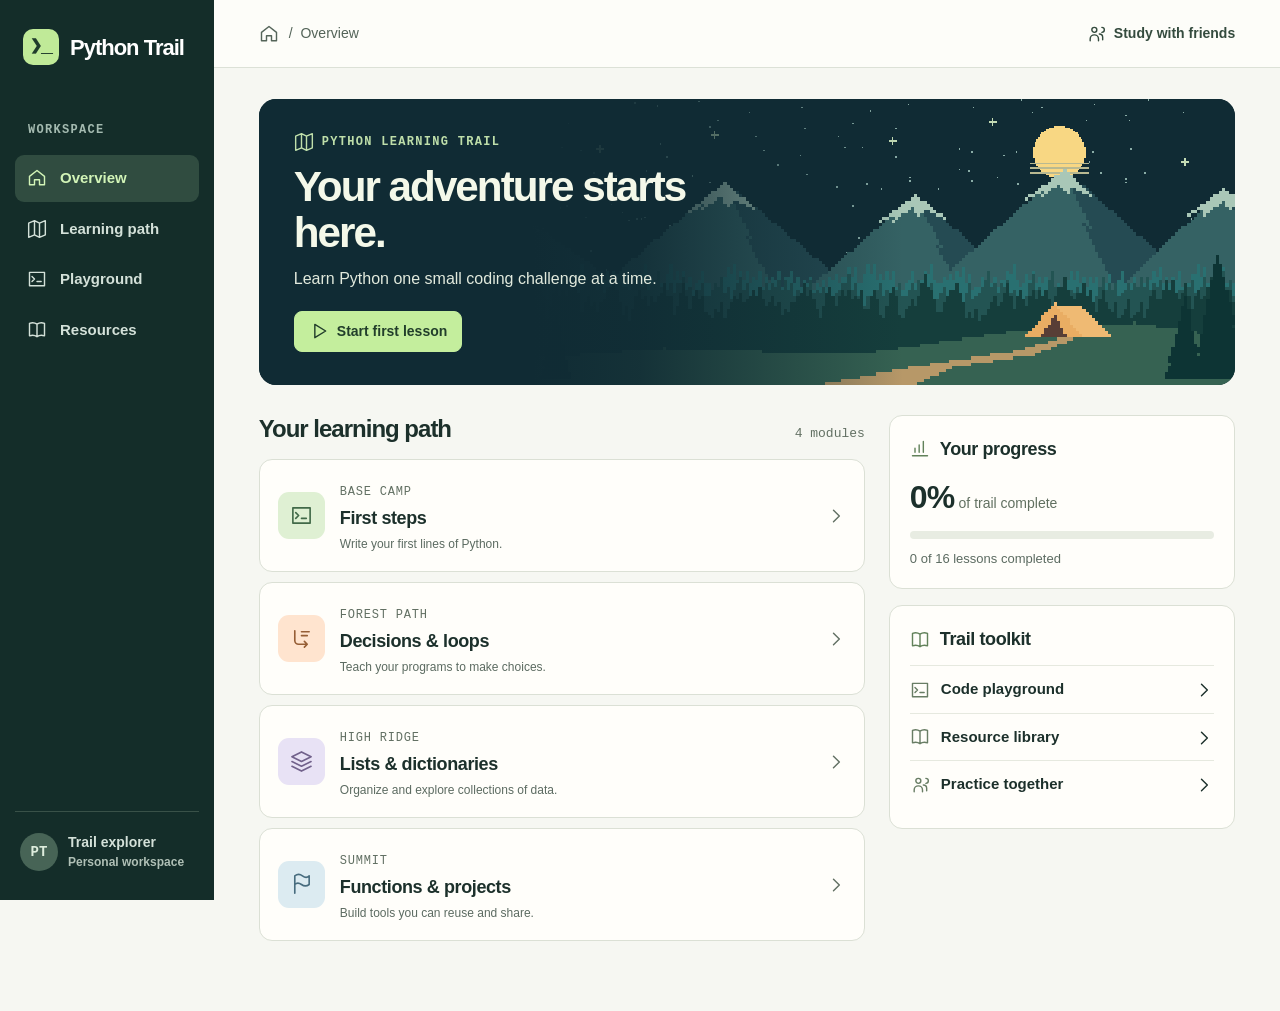
==== Python-Trail.html @ 1d0dfa8d "Add Python Trail interactive course and offline app" ====
<!doctype html><html lang="en"><head><meta charset="utf-8"><meta name="viewport" content="width=device-width, initial-scale=1"><meta name="theme-color" content="#132c29"><title>Python Trail · Learn Python</title><style>*{box-sizing:border-box}body{margin:0;background:#f6f7f2;color:#1c302b;font:16px/1.5 "DM Sans",Inter,-apple-system,BlinkMacSystemFont,"Segoe UI",sans-serif}a{color:inherit;text-decoration:none}button,input,textarea,select{font:inherit}button,a{touch-action:manipulation}button{cursor:pointer}a:focus-visible,button:focus-visible{outline:3px solid #227d67;outline-offset:3px}aside{position:fixed;inset:0 auto 0 0;width:214px;background:#142d29;color:#d4e1d9;padding:29px 15px;display:flex;flex-direction:column}.brand{display:flex;gap:11px;align-items:center;padding:0 8px;color:white;font-size:22px;font-weight:750;letter-spacing:-1px}.logo{font:bold 20px/36px monospace;text-align:center;background:#c0ea98;color:#203c2c;width:36px;border-radius:10px}.navlabel,.eyebrow{font:700 12px/1.5 ui-monospace,monospace;letter-spacing:1.3px}.navlabel{color:#a4bab0;margin:56px 13px 12px}nav a,.group,.row,.btn,.eyebrow,.tile,.cardtop{display:flex;align-items:center}nav a{gap:13px;padding:12px;border-radius:9px;font-weight:550;font-size:15px;margin:4px 0}nav a.active{background:#304c40;color:#d2f4b7}nav a:hover{background:#29463c}.ico{width:20px;height:20px;flex-shrink:0;vertical-align:middle}.asidefoot{margin-top:auto;display:flex;align-items:center;gap:10px;border-top:1px solid #395148;padding:20px 5px 0;font-size:14px;font-weight:600}.avatar{background:#476456;border-radius:50%;width:38px;height:38px;display:grid;place-items:center;color:#deeddd;font:600 14px monospace}small{display:block;color:#5c6b61;font-size:13px}.asidefoot small{color:#b0c0b6;font-size:12px}main{margin-left:214px}header{height:68px;background:#fdfdf9;border-bottom:1px solid #dce1d7;display:flex;align-items:center;justify-content:space-between;padding:0 clamp(20px,3.5vw,58px);font-size:14px;color:#546459}#crumb{display:flex;align-items:center;gap:10px}.group,.btn{gap:8px}.group{font-weight:600;color:#344b3e}#app{max-width:1460px;margin:auto;padding:31px clamp(20px,3.5vw,58px) 60px}h1,h2,h3,p{margin:0}h1{font-size:clamp(32px,3.3vw,53px);line-height:1.1;letter-spacing:-2px}h2{font-size:24px;letter-spacing:-1px;line-height:1.2}h3{font-size:18px;letter-spacing:-.4px}.hero{position:relative;isolation:isolate;overflow:hidden;min-height:257px;border-radius:17px;background:#102b34;color:#f4f8e9;padding:33px 35px;display:flex;flex-direction:column;align-items:flex-start;justify-content:center}.hero:before{content:'';position:absolute;z-index:-2;inset:0 0 0 28%;background:url([data-uri]) center right/cover no-repeat;image-rendering:pixelated}.hero:after{content:'';position:absolute;inset:0;z-index:-1;background:linear-gradient(90deg,#102b34 28%,#102b34e0 39%,transparent 66%)}.eyebrow{gap:8px;color:#658064;margin-bottom:12px}.hero .eyebrow{color:#bfdfaa}.hero p{margin:10px 0 20px;color:#e2eadd}.btn{border:1px solid #d1d9ca;background:white;border-radius:8px;padding:9px 14px;font-weight:650;font-size:14px;color:#223e2b;width:fit-content}.btn.primary{background:#c4ee9d;border-color:#c4ee9d}.btn:hover,.tile:hover,.unit:hover{filter:brightness(.97)}.columns{display:grid;grid-template-columns:minmax(0,1.75fr) minmax(250px,1fr);gap:24px;margin-top:30px}.sectionhead{display:flex;align-items:baseline;justify-content:space-between;margin-bottom:15px;gap:6px}.meta{font:13px ui-monospace,monospace;color:#627063}.panel,.unit{background:#fffefa;border:1px solid #dbe0d5;border-radius:13px}.unit{display:flex;align-items:center;gap:15px;padding:18px;margin:0 0 10px}.iconbox{width:47px;height:47px;border-radius:11px;display:grid;place-items:center;flex-shrink:0}.iconbox .ico{width:23px;height:23px}.mint{background:#dff0d3;color:#416948}.peach{background:#ffe4cf;color:#965e36}.lilac{background:#e8e2f5;color:#71618b}.blue{background:#dcebf1;color:#476c7e}.unit small,.unit .meta{font-size:12px}.unit .meta{letter-spacing:.8px;text-transform:uppercase}.unit h3{margin:3px 0}.unit .end{margin-left:auto;color:#627063}.panel{padding:20px;margin-bottom:16px}.cardtop{gap:10px}.cardtop .ico{color:#62825a}.progress{height:8px;background:#e8ece2;border-radius:8px;overflow:hidden;margin:10px 0}.progress i{display:block;background:#719e5a;height:100%}.big{font-size:32px;font-weight:720;letter-spacing:-1px}.tile{gap:11px;padding:12px 0;border-top:1px solid #e6e9df;font-size:15px;font-weight:600}.tile:first-of-type{margin-top:12px}.tile .end{margin-left:auto}.tile>.ico{color:#687d64}.title{margin:0 0 22px}.title p,.muted{color:#59695e;margin-top:6px}.editor{width:100%;display:block;min-height:200px;background:#142c29;color:#e2f3d7;border:0;padding:17px;font:15px/1.65 ui-monospace,monospace;resize:vertical;tab-size:4}.editorbar{background:#213c36;color:#c7deca;padding:9px 16px;font:13px monospace}.editorwrap{border-radius:10px;overflow:hidden;margin:16px 0}.actions{display:flex;align-items:center;gap:9px;flex-wrap:wrap}.btn:disabled{opacity:.55}.panel p{margin:10px 0}.panel pre{white-space:pre-wrap;overflow-wrap:anywhere;margin:8px 0;background:#eff3eb;padding:13px;border-radius:7px;font:14px/1.6 ui-monospace,monospace}.lesson{max-width:850px}.lesson h2{margin-bottom:12px}.lesson details{margin-top:12px}.lesson summary{cursor:pointer;font-weight:600}.resourcegrid{display:grid;grid-template-columns:repeat(2,minmax(0,1fr));gap:15px}.resourcegrid>.panel{margin:0}.sectionlabel{margin:25px 0 14px}.back{display:inline-block;font-size:14px;color:#486443;margin-bottom:14px}.ok{color:#39733c;font-weight:650}button:disabled{cursor:wait}.status{font-size:14px}.sub{color:#617060;font-size:14px}.code{font-family:ui-monospace,monospace}a.unit:hover,h3 a:hover{text-decoration:underline;text-underline-offset:3px}
@media(max-width:980px){aside{width:175px}.brand{font-size:19px;padding:0;gap:7px}main{margin-left:175px}.columns{gap:14px;grid-template-columns:minmax(0,1.4fr) minmax(215px,1fr)}.hero{padding:28px}.unit{padding:14px;gap:10px}}
@media(max-width:760px){aside{position:static;width:100%;padding:12px 16px 5px}.brand{font-size:19px}.logo{width:29px;line-height:29px;font-size:16px}.navlabel,.asidefoot{display:none}nav{display:flex;gap:3px;overflow:auto}nav a{white-space:nowrap;font-size:13px;padding:7px 9px;gap:5px}nav .ico{width:15px}main{margin:0}header{height:43px;font-size:13px}#app{padding-top:18px}.hero{min-height:245px;padding:22px}.hero:before{inset:0;background-position:70% center}.hero:after{background:linear-gradient(90deg,#102b34f5,#102b34c7 40%,#102b3420)}.columns,.resourcegrid{grid-template-columns:1fr}.hero p{max-width:225px}.columns{margin-top:22px}.sectionhead{margin-bottom:12px}.panel{padding:16px}.sectionhead h2{font-size:22px}.unit{padding:15px}.group .ico{width:16px}}
[hidden]{display:none!important}.hero h1{max-width:470px}.lesson details pre{margin-bottom:14px}
</style></head><body><aside><a class="brand" href="#home"><span class="logo">❯_</span>Python Trail</a><div class="navlabel">WORKSPACE</div><nav id="nav"></nav><div class="asidefoot"><span class="avatar">PT</span><span>Trail explorer<small>Personal workspace</small></span></div></aside><main><header><span id="crumb"></span><a class="group" href="#friends" id="friendlink"></a></header><div id="app"></div></main><script>window.trailWorkerURL=URL.createObjectURL(new Blob([Uint8Array.from(atob('[base64]/[base64]/[base64]/[base64]/[base64]/c2VsZjoidW5kZWZpbmVkIiE9PXR5cGVvZiB3aW5kb3c/[base64]/[base64]/dSs9Tj8iKzAwOjAwIjoiKzAwMDAiOihDPTAhPT1CP0IvNkU0Oi1kLmdldFRpbWV6b25lT2Zmc2V0KCksbj1OPyI6IjoiIixBPU1hdGguYWJzKEMlNjApLHUrPSgwPkM/Ii0iOiIrIikrYyhNYXRoLmZsb29yKE1hdGguYWJzKEMvNjApKSkrbitjKEEpKTticmVhaztkZWZhdWx0Om4mJih1Kz0iJSIpLHUrPWFbRl19Qz1udWxsO249ITF9ZWxzZSAzNz09PUE/[base64]/[base64]/[base64]/[base64]/aC5mZzpoLmYsYyhiLGQpKTtpZigtMT09PWIpcmV0dXJuITE7YS5zZXRVVENNb250aChiKTtyZXR1cm4hMH19LGc6e3JlZzoiW1xcZFxcc10/[base64]/[base64]/XFxkIiwKbWFrZTpmdW5jdGlvbihhLGIpe2I9cGFyc2VJbnQoYiwxMCk7aWYoMT5ifHwxMjxiKXJldHVybiExO2Euc2V0VVRDTW9udGgoYi0xKTtyZXR1cm4hMH19LE06e3JlZzoiW1xcZFxcc10/[base64]/[base64]/Yj0+bnVsbCE9PWImJmEoYik6YT0+YSBpbnN0YW5jZW9mIGM7Yy5wb3dlcm1vZD0oYSxiLGwpPT57Y29uc3QgZT1jLkJpZ0ludCgxKTtsZXQgZD1lO2ZvcihiPWMuZ3JlYXRlclRoYW4oYixjLl9fWkVSTyk/[base64]/[base64]/[base64]/[base64]/[base64]/IjAiOjA9PShhJmEtMSk/[base64]/[base64]/[base64]/[base64]/[base64]/[base64]/[base64]/[base64]/[base64]/ZC5fX2Fic29sdXRlR3JlYXRlcihjKTowPmE/[base64]/ZC5fX2Fic29sdXRlR3JlYXRlcihlKTphPGI/[base64]/YTxiOjE9PT1jP2E8PWI6Mj09PWM/[base64]/[base64]/[base64]/[base64]/[base64]/e3F1b3RpZW50OmgscmVtYWluZGVyOmF9OmEpOmM/[base64]/[base64]/ZC5fX29uZURpZ2l0KDEsITApOmQuX196ZXJvKCl9fSx7a2V5OiJfX3RvU2hpZnRBbW91bnQiLHZhbHVlOmZ1bmN0aW9uKGEpe2lmKDE8YS5sZW5ndGgpcmV0dXJuLTE7YT1hLl9fdW5zaWduZWREaWdpdCgwKTtyZXR1cm4gYT5kLl9fa01heExlbmd0aEJpdHM/[base64]/[base64]/[base64]/bigpOmEuTWVzc2FnZUNoYW5uZWw/[base64]/[base64]/[base64]/[base64]/[base64]/[base64]/[base64]/[base64]/[base64]/[base64]/[base64]/[base64]/[base64]/[base64]/[base64]/[base64]/[base64]/[base64]/[base64]/[base64]/[base64]/[base64]/[base64]/[base64]/[base64]/[base64]/YS50cCRkZXNjcl9nZXQodGhpcyk6YTtiPVNrLm1pc2NldmFsLmNhbGxzaW1PclN1c3BlbmRBcnJheShkLFtiXSk7cmV0dXJuIGM/[base64]/[base64]/[base64]/dGhpcy50cCRjYWxsPXRoaXMuJG1ldGhvZEZhc3RDYWxsTm9Ld2FyZ3M6YS5GYXN0Q2FsbD90aGlzLnRwJGNhbGw9dGhpcy4kbWV0aG9kRmFzdENhbGw6YS5Ob0FyZ3M/dGhpcy50cCRjYWxsPXRoaXMuJG1ldGhvZENhbGxOb0FyZ3M6YS5PbmVBcmc/dGhpcy50cCRjYWxsPXRoaXMuJG1ldGhvZENhbGxPbmVBcmc6YS5OYW1lZEFyZ3M/[base64]/[base64]/[base64]/KFs8Pj1cXl0pKT8oW1wrXC1cc10pPygjKT8oMCk/KFxkKyk/KCwpPyg/OlwuKFxkKykpPyhbYmNkZUVmRmdHbm9zeFglXSk/[base64]/ZSs9IjBvIjoyPT09ZCYmKGUrPSIwYiIpKTsiWCI9PT1hWzldJiYoZj1mLnRvVXBwZXJDYXNlKCkpOwoibiI9PT1hWzldP2Y9KCtmKS50b0xvY2FsZVN0cmluZygpOmFbN10mJihkPWYudG9TdHJpbmcoKS5zcGxpdCgiLiIpLGRbMF09ZFswXS5yZXBsYWNlKC9cQig/[base64]/[base64]/fS9nLGZ1bmN0aW9uKGEsYixkLGYsZyxoLGwsQixFLG0pe2xldCBrO2lmKHZvaWQgMCE9PWgmJiIiIT09aClhPWNbZF0saz1hLmNvbnN0cnVjdG9yPT09QXJyYXk/YVtoXTovXlxkKyQvLnRlc3QoaCk/[base64]/[base64]/[base64]/Yys9IlxcdCI6IlxuIj09PWQ/Yys9IlxcbiI6IlxyIj09PWQ/Yys9IlxcciI6KDI1NTxlJiY1NTI5Nj5lfHw1NzM0NDw9ZSkmJiFTay5fX2Z1dHVyZV9fLnB5dGhvbjM/[base64]/YysoIlxcVSIrZS5zbGljZSgtOCkpOmMrKCJcXHUiK2Uuc2xpY2UoLTQpKSk6MjU1PGUmJiFTay5fX2Z1dHVyZV9fLnB5dGhvbjM/Yys9IlxcdWZmZmQiOiIgIj5kfHwxMjc8PWUmJiFTay5fX2Z1dHVyZV9fLnB5dGhvbjM/[base64]/[base64]/[base64]/[base64]/[base64]/[base64]/[base64]/[base64]/[base64]/[base64]/[base64]/YTphLnNsaWNlKDAsYik7aWYodGhpcy5jb192YXJhcmdzKWE9YS5sZW5ndGg+Zy5sZW5ndGg/YS5zbGljZShnLmxlbmd0aCk6W10sZ1tsXT1uZXcgU2suYnVpbHRpbi50dXBsZShhKTtlbHNlIGlmKGQ+Yil0aHJvdyBuZXcgU2suYnVpbHRpbi5UeXBlRXJyb3IodGhpcy4kbmFtZSsiKCkgdGFrZXMgIitiKyIgcG9zaXRpb25hbCBhcmd1bWVudCIrKDE9PWI/[base64]/IiI6IjogIitkLmpvaW4oIiwgIikpKTtmb3IoO2E8YjthKyspdm9pZCAwPT09Z1thXSYmKGdbYV09Y1thLWtdKTtpZigwPGYpe2Y9W107Yz10aGlzLiRrd2RlZnM7Zm9yKGE9YjthPGw7YSsrKXZvaWQgMD09PWdbYV0mJih2b2lkIDAhPT1jW2EtYl0/Z1thXT1jW2EtYl06Zi5wdXNoKGVbYV0pKTtpZigwIT09Zi5sZW5ndGgpdGhyb3cgbmV3IFNrLmJ1aWx0aW4uVHlwZUVycm9yKHRoaXMuJG5hbWUrIigpIG1pc3NpbmcgIitmLmxlbmd0aCsiIHJlcXVpcmVkIGtleXdvcmQgYXJndW1lbnQiKwooMT09Zi5sZW5ndGg/[base64]/[base64]/[base64]/Yy5zdWJzdHIoMCxhKStjLnN1YnN0cihhKzEpOmMuc3Vic3RyKDAsYSk7Zm9yKGErPWI7YT5jLmxlbmd0aDspYys9IjAiO3JldHVybiBjPTA+PWE/[base64]/YigpOmMuY29uc3RydWN0b3I9PT1Tay5idWlsdGluLmZsb2F0Xz8iZmxvYXQiOiJzbG93IjtyZXR1cm4gU2subWlzY2V2YWwuY2hhaW4oYSwKYT0+ImZsb2F0Ij09PWE/[base64]/[base64]/Yis9IlxcdSIrKCIwMDAiK2QudG9TdHJpbmcoMTYpKS5zbGljZSgtNCk6NTUyOTY8PWQ/[base64]/[base64]/[base64]/[base64]/[base64]/[base64]/[base64]/[base64]/YTpmdW5jdGlvbihiKXtsZXQgYz1hKCk7cmV0dXJuIGJ8fCFjLiRpc1N1c3BlbnNpb24/[base64]/YS52PT09Yy52OkpTQkkuZXF1YWwoSlNCSS5CaWdJbnQoYS52KSxKU0JJLkJpZ0ludChjLnYpKX1yZXR1cm4hMX1pZigiSXNOb3QiPT09ZilyZXR1cm4gZCE9PWU/[base64]/ITA6ITE9PT1hfHxhPT09U2suYnVpbHRpbi5ib29sLmZhbHNlJHx8bnVsbD09PWF8fHZvaWQgMD09PWE/[base64]/[base64]/[base64]/dGhpcy5kZWwkc2xpY2UoYixjKTp0aGlzLmRlbCRleHRfc2xpY2UoYSwwPGw/[base64]/[base64]/KGI9YT90aGlzLnYubGFzdEluZGV4T2YoYixkLTEpOnRoaXMudi5pbmRleE9mKGIsYyksYj49YyYmYjxkP2I6LTEpOmE/[base64]/KGs9TWF0aC5mbG9vcigoZC1mKS8yKSxoPShkLWYpJTI/aysxOmspOmI/[base64]/[base64]/[base64]/[base64]/[base64]/[base64]/[base64]/[base64]/[base64]/[base64]/cSs0fDA6MjQsdD10KzI1NiY3Njg7Y2FzZSAxMzpjYXNlIDEyOk89YVtlPWUrMXwwXSYyNTUseTw8PTYseXw9KHQmMzEpPDw2fE8mNjMscT1xKzd8MCxlPGYmJjI9PT1PPj42JiZ5Pj5xJiYxMTE0MTEyPnk/KHQ9eSx5PXktNjU1MzZ8MCwwPD15JiYoVj0oeT4+MTApKzU1Mjk2fDAsdD0oeSYxMDIzKSs1NjMyMHwwLDMxPlM/[base64]/[base64]/[base64]/[base64]/KGU9dGhpcy5lbnRyaWVzW2RdLHZvaWQgMD09PWU/[base64]/[base64]/[base64]/[base64]/[base64]/[base64]/[base64]/Yi5sZW5ndGg6MCk/[base64]/[base64]/[base64]/[base64]/[base64]/[base64]/[base64]/[base64]/[base64]/bmV3IFNrLmJ1aWx0aW4uZmxvYXRfKE5hTik6MD5iP25ldyBTay5idWlsdGluLmZsb2F0XygtSW5maW5pdHkpOm5ldyBTay5idWlsdGluLmZsb2F0XyhJbmZpbml0eSk6Ci1JbmZpbml0eT09PWE/[base64]/[base64]/bmV3IFNrLmJ1aWx0aW4uZmxvYXRfKE5hTik6MDxhP25ldyBTay5idWlsdGluLmZsb2F0XyhhKTpuZXcgU2suYnVpbHRpbi5mbG9hdF8oSW5maW5pdHkpO2xldCBjPWElYjswPmE/MDxiJiYwPmMmJihjKz1iKTowPmImJjAhPT1jJiYoYys9Yik7MD09PWMmJigwPmI/[base64]/[base64]/[base64]/[base64]/[base64]/bmV3IFNrLmJ1aWx0aW4uZmxvYXRfKE1hdGguYWJzKGEpKTpJbmZpbml0eT09PWJ8fC1JbmZpbml0eT09PWI/[base64]/OlsrLV0/KD86KD86KD86XGQqXC5cZCspfCg/OlxkK1wuPykpKD86W2VFXVsrLV0/[base64]/[base64]/[base64]/[base64]/[base64]/SlNCSS5hZGQoYixKU0JJLkJpZ0ludChhKSk6YithOmI9PmIrYTswPGU/KG51bGw9PT1jP2M9MDowPmMmJihjPWYoYyksMD5jJiYoYz0wKSksbnVsbD09PWI/Yj1hOmI+YT9iPWE6MD5iJiYoYj1mKGIpKSk6KG51bGw9PT1jP2M9YS0xOmM+PWE/[base64]/[base64]/[base64]/[base64]/[base64]/[base64]/[base64]/[base64]/[base64]/[base64]/[base64]/[base64]/[base64]/YjpTay5mZmkucmVtYXBUb0pzKGMpO2U9bmV3IFNrLmJ1aWx0aW4uc3RyKGEuZGF0YSQuc3Vic3RyKGEucG9zJCxlKSk7YS5wb3MkPXZvaWQgMD09PWM/[base64]/[base64]/bnVsbDphLnZ9O1NrLmV4cG9ydFN5bWJvbCgiU2suZmZpLnVud3JhcG4iLFNrLmZmaS51bndyYXBuKX0sZnVuY3Rpb24obSxxKXtmdW5jdGlvbiBhKGEsYixlKXthPXZvaWQgMD09PWE/YTpTay5taXNjZXZhbC5hc0luZGV4T3JUaHJvdyhhKTtiPXZvaWQgMD09PWI/YjpTay5taXNjZXZhbC5hc0luZGV4T3JUaHJvdyhiKTtlPXZvaWQgMD09PWU/[base64]/[base64]/[base64]/[base64]/[base64]/[base64]/WzAtOV0oPzpfP1swLTldKSoiKTt2YXIgdz1jKG0sIlswLTldKD86Xz9bMC05XSkqW2VFXVstK10/WzAtOV0oPzpfP1swLTldKSoiKSxBPWMoIlswLTldKD86Xz9bMC05XSkqW2pKXSIsCncrIltqSl0iKTttPWMuYXBwbHkobnVsbCxmKCkpO3E9YyhtKyInJyciLG0rJyIiIicpO2MobSsiJ1teXFxuJ1xcXFxdKig/[base64]/[base64]/Oig/[base64]/Ol8/WzAxXSkrIitsLFNrLl9fZnV0dXJlX18uc2lsZW50X29jdGFsX2xpdGVyYWw/[base64]/[base64]/[base64]/bihuZXcgYShoLlRfTkFNRSxKLFQscixEKSk6IlxcIj09Cno/[base64]/[base64]/[base64]/[base64]/[base64]/[base64]/[base64]/MTxjKGQpJiZTay5hc3NlcnRzLmFzc2VydChiKGQsMSkudHlwZSE9PXIuY29tcF9mb3IpOlNrLmFzc2VydHMuYXNzZXJ0KGQudHlwZT09PXIudGVzdGxpc3R8fGQudHlwZT09PXIudGVzdGxpc3Rfc3Rhcl9leHByKTtyZXR1cm4gMT09PWMoZCk/[base64]/[base64]/[base64]/[base64]/dSs9IlxcIjoidCI9PT1xP3UrPSJcdCI6InIiPT09cT91Kz0iXHIiOiJiIj09PXE/dSs9IlxiIjoiZiI9PT1xP3UrPSJcZiI6InYiPT09cT91Kz0iXHYiOiIwIj09PXE/dSs9Ilx4MDAiOiciJz09PXE/dSs9JyInOiInIj09PXE/CnUrPSInIjoiXG4iIT09cSYmKCJ4Ij09PXE/KHQrMj49QiYmZihtLHYsIlRydW5jYXRlZCBcXHhOTiBlc2NhcGUiKSx1Kz1TdHJpbmcuZnJvbUNoYXJDb2RlKHBhcnNlSW50KEwuc3Vic3RyKHQrMSwyKSwxNikpLHQrPTIpOnl8fCJ1IiE9PXE/[base64]/[base64]/[base64]/[base64]/[base64]/[base64]/[base64]/[base64]/[base64]/[base64]/[base64]/[base64]/[base64]/[base64]/[base64]/[base64]/[base64]/[base64]/[base64]/[base64]/KGJbY109MSxsW2NdPW51bGwsZGVsZXRlIHFbY10pOmYmJnZvaWQgMCE9PWZbY10/[base64]/[base64]/[base64]/YisiXFxuIjo5Mj09ZD9iKyJcXFxcIjozND09ZHx8MzI+ZHx8MTI3PD1kJiYyNTY+ZD9iKygiXFx4IisoIjAiK2QudG9TdHJpbmcoMTYpKS5zdWJzdHIoLTIpKToyNTY8PWQ/[base64]/[base64]/[base64]/[base64]/dGhpcy52ZXhwcihhLmxvd2VyKToiU2suYnVpbHRpbi5ub25lLm5vbmUkIjt2YXIgYz1hLnVwcGVyP3RoaXMudmV4cHIoYS51cHBlcik6IlNrLmJ1aWx0aW4ubm9uZS5ub25lJCJ9ZWxzZSBiPWEubG93ZXI/dGhpcy52ZXhwcihhLmxvd2VyKTphLnN0ZXA/[base64]/[base64]/[base64]/[base64]/[base64]/[base64]/[base64]/dGhpcy5uZXdCbG9jaygid2hpbGUgb3JlbHNlIik6bnVsbDt2YXIgZT10aGlzLm5ld0Jsb2NrKCJ3aGlsZSBib2R5Iik7dGhpcy5hbm5vdGF0ZVNvdXJjZShhKTt0aGlzLl9qdW1wZmFsc2UodGhpcy52ZXhwcihhLnRlc3QpLGQ/[base64]/[base64]/[base64]/[base64]/[base64]/[base64]/[base64]/[base64]/[base64]/[base64]/[base64]/[base64]/[base64]/[base64]/[base64]/[base64]/bmV3IFNrLmJ1aWx0aW4uc3RyKGIpOkI/[base64]/[base64]/[base64]/[base64]/[base64]/[base64]/[base64]/[base64]/[base64]/[base64]/[base64]/MDpTay5taXNjZXZhbC5hc0luZGV4T3JUaHJvdyhiKSxjPWM9PT12b2lkIDA/ZDpTay5taXNjZXZhbC5hc0luZGV4T3JUaHJvdyhjKTtjb25zdCBlPXRoaXMuaGVhZCxmPXRoaXMubWFzayxnPXRoaXMudixoPTA8PWI/YjpiPC1kPzA6ZCtiO2M9MDw9Yz9jOmM8LWQ/[base64]/[base64]/[base64]/[base64]/[base64]/[base64]/[base64]/U2suYnVpbHRpbi5hc3NrJChhLmdyZWVuKTpcImJsdWVcIj09PWI/[base64]/[base64]/[base64]/[base64]/[base64]/dm9pZCh0aGlzLm49MCk6bmV3IFNrLmJ1aWx0aW4udHVwbGUoYSl9fSxpdGVybmV4dCgpe2ZvcihsZXQgYT10aGlzLm4tMTswPD1hJiZhPHRoaXMubjspdGhpcy5pbmRpY2VzW2FdKyssdGhpcy5pbmRpY2VzW2FdPj10aGlzLnBvb2xfc2l6ZXNbYV0/[base64]/[base64]/[base64]/[base64]/[base64]/[base64]/YzpfZ2NkKGEsYyVhKX1mdW5jdGlvbiBfYmlnZ2NkKGMsYSl7cmV0dXJuIEpTQkkuZXF1YWwoYSxKU0JJLl9fWkVSTyk/[base64]/KGQ9ayhkKSxlPWsoZSksYj1fZ2NkKGQsZSksYj0wPmI/[base64]/[base64]/[base64]/[base64]/[base64]/ai5wcm9jZXNzaW5nLmFtYmllbnQoYS52LGMudik6ai5wcm9jZXNzaW5nLmFtYmllbnQoYS52LGMudixkLnYpfSksai5hbWJpZW50TGlnaHQ9bmV3IFNrLmJ1aWx0aW4uZnVuYyhmdW5jdGlvbihhLGIsYyxkLGUsZil7XCJ1bmRlZmluZWRcIj09dHlwZW9mIGQ/ai5wcm9jZXNzaW5nLmFtYmllbnRMaWdodChhLnYsYi52LGMudik6XCJ1bmRlZmluZWRcIj09dHlwZW9mIGU/[base64]/[base64]/ai5wcm9jZXNzaW5nLmJlemllclZlcnRleChhLnYsYi52LGMudixkLnYsZS52LGYudik6XCJ1bmRlZmluZWRcIj09dHlwZW9mIGg/[base64]/[base64]/[base64]/[base64]/ai5wcm9jZXNzaW5nLmNyZWF0ZUZvbnQoYS52LGIudik6XCJ1bmRlZmluZWRcIj09dHlwZW9mIGQ/[base64]/[base64]/[base64]/[base64]/[base64]/ai5wcm9jZXNzaW5nLmVuZFNoYXBlKCk6ai5wcm9jZXNzaW5nLmVuZFNoYXBlKGEudil9KSxqLmZpbHRlcj1uZXcgU2suYnVpbHRpbi5mdW5jKGZ1bmN0aW9uKGEsYil7XCJ1bmRlZmluZWRcIj09dHlwZW9mIGI/[base64]/[base64]/ai5wcm9jZXNzaW5nLnNoYXBlKGEudik6XCJ1bmRlZmluZWRcIj09dHlwZW9mIGM/ai5wcm9jZXNzaW5nLnNoYXBlKGEudixiLnYpOlwidW5kZWZpbmVkXCI9PXR5cGVvZiBkP2oucHJvY2Vzc2luZy5zaGFwZShhLnYsYi52LGMudik6XCJ1bmRlZmluZWRcIj09dHlwZW9mIGU/[base64]/ai5wcm9jZXNzaW5nLnNwZWN1bGFyKGEudik6XCJ1bmRlZmluZWRcIj09dHlwZW9mIGM/[base64]/[base64]/[base64]/[base64]/[base64]/[base64]/[base64]/U2suYnVpbHRpbi5hc3NrJChqLnByb2Nlc3NpbmcucG1vdXNlWCk6XCJweVwiPT09Yj9Tay5idWlsdGluLmFzc2skKGoucHJvY2Vzc2luZy5wbW91c2VZKTpcInByZXNzZWRcIj09PWI/[base64]/[base64]/[base64]/[base64]/[base64]/[base64]/[base64]/[base64]/[base64]/YS52LnNjYWxlKGIudik6XCJ1bmRlZmluZWRcIj09dHlwZW9mIGQ/[base64]/[base64]/[base64]/[base64]/[base64]/[base64]/PVxcdytbXjAtOVxcV10pfCcgICAjIGh5cGhlbmF0ZWQgd29yZHNcbiAgICAgICAgICAgICAgICAgICAgICAgICByJyg/[base64]/[base64]/[base64]/YS5nZXRVVENNb250aCgpOmEuZ2V0TW9udGgoKSkrMSksU2suYnVpbHRpbi5hc3NrJChjP2EuZ2V0VVRDRGF0ZSgpOmEuZ2V0RGF0ZSgpKSxTay5idWlsdGluLmFzc2skKGM/YS5nZXRVVENIb3VycygpOmEuZ2V0SG91cnMoKSksU2suYnVpbHRpbi5hc3NrJChjP2EuZ2V0VVRDTWludXRlcygpOmEuZ2V0TWludXRlcygpKSxTay5idWlsdGluLmFzc2skKGM/[base64]/[base64]/MTowKSxhLnR6bmFtZT1uZXcgU2suYnVpbHRpbi50dXBsZShmdW5jdGlvbiB0aW1lWm9uZU5hbWVzKCl7dmFyIGE9bmV3IERhdGUoMjAwMiwwLDEpLGI9bmV3IERhdGUoMjAwMiw2LDEpO3JldHVybiBkc3QoYSk/[base64]/[base64]/[base64]/[base64]/[base64]/dChyKDEsdy9tKSk6MSx2PWdldEZyYW1lTWFuYWdlcigpLndpbGxSZW5kZXJOZXh0KCk/[base64]/[base64]/[base64]/[base64]/[base64]/[base64]/[base64]/[base64]/[base64]/[base64]/cyhlKTozNjAsdGhpcy5faXNSYWRpYW5zPSExLHRoaXMuX2FuZ2xlPWUmJnRoaXMuX2Z1bGxDaXJjbGU/[base64]/MDp0aGlzLl94fSxlLiR4Y29yLnJldHVyblR5cGU9eC5GTE9BVCxlLiR5Y29yPWZ1bmN0aW9uKCl7cmV0dXJuIDFlLTEzPnModGhpcy5feSk/[base64]/KHA9LXAsdT0tdSxtPS1tLG49VC10KTpuPVQrdCwkPWdldEZyYW1lTWFuYWdlcigpLndpbGxSZW5kZXJOZXh0KCk/[base64]/[base64]/[base64]/[base64]/[base64]/[base64]/[base64]/[base64]/dm9pZCAwPT09dGhpcy5fZGVsYXk/[base64]/JC9pLDM4Oi9edXAoW1xcc1xcLV0/[base64]'),c=>c.charCodeAt(0))],{type:'text/javascript'}));const groups=[
["Base camp","First steps","Write your first lines of Python.", "terminal","mint"],
["Forest path","Decisions & loops","Teach your programs to make choices.", "route","peach"],
["High ridge","Lists & dictionaries","Organize and explore collections of data.", "layers","lilac"],
["Summit","Functions & projects","Build tools you can reuse and share.", "flag","blue"]];
const lessons=[
["Hello, Python!","A program is a set of instructions. Python reads them from top to bottom. print() shows a value in the output. Put words inside matching quotes.","print(\"Hello, explorer!\")","Make the program greet the whole group. Print Hello, team! exactly once.","Hello, team!","Change just the words inside the quotes.",'print("Hello, team!")'],
["Give a value a name","A variable is a name for a value. Use = to assign it. Print the name without quotes to see the stored value.",'name = "River"\nprint(name)',"Store the word Summit in a variable called camp, then print it.","Summit","Put quotes around Summit and leave camp unquoted inside print().",'camp = "Summit"\nprint(camp)'],
["Scoreboard math","Python can calculate with numbers. Use + to add, * to multiply and parentheses to group operations.","points = 3 * 5\nprint(points)","Your team wins 4 rounds worth 6 points each and earns a 2-point bonus. Calculate and print the score.","26","Multiply the rounds by the points first.","print(4 * 6 + 2)"],
["Build a message","Use + to join strings. Spaces count as characters, so include a space wherever you need one.",'trail = "Pine"\nprint("Trail: " + trail)',"Store Lake in a variable, then use it to print Next stop: Lake.","Next stop: Lake","Include a space after the colon.",'stop = "Lake"\nprint("Next stop: " + stop)'],
["Choose a path","An if statement runs its indented lines only when its condition is true. >= means greater than or equal to.","energy = 8\nif energy >= 5:\n    print('Keep hiking')","Set energy to 3. When it is below 5, print Rest here.","Rest here","Use < for below. End the if line with a colon.","energy = 3\nif energy < 5:\n    print('Rest here')"],
["Two possible endings","An else branch runs when the if condition is false. Align else with if. Indent both branch bodies.","rain = True\nif rain:\n    print('Tent')\nelse:\n    print('Trail')","Keep both branches. Change the weather so the program prints Trail.","Trail","Boolean values are spelled True and False.","rain = False\nif rain:\n    print('Tent')\nelse:\n    print('Trail')"],
["Count the checkpoints","A for loop repeats a block for each value. range(1, 4) produces 1, 2 and 3. The stopping value is excluded.","for n in range(1, 4):\n    print(n)","Print the checkpoint numbers 2 through 5, each on its own line.","2\n3\n4\n5","Start at 2 and stop just past 5.","for n in range(2, 6):\n    print(n)"],
["Launch countdown","A while loop repeats while its condition is true. Change the counter inside the loop so it eventually stops.","fuel = 2\nwhile fuel > 0:\n    print(fuel)\n    fuel -= 1","Count down from 3 to 1, then print Go! once.","3\n2\n1\nGo!","Put the final print outside the loop, with no indentation.","fuel = 3\nwhile fuel > 0:\n    print(fuel)\n    fuel -= 1\nprint('Go!')"],
["Pack a list","A list holds ordered items in square brackets. Python counts positions from zero. pack[0] reads the first item.","pack = ['map', 'rope', 'torch']\nprint(pack[0])","Read and print the third item from pack.","torch","The positions are 0, 1 and 2.","pack = ['map', 'rope', 'torch']\nprint(pack[2])"],
["Add supplies","append() adds one item to the end of a list. len() counts how many items it contains.","pack = ['map']\npack.append('rope')\nprint(len(pack))","Add torch too. Print the new number of supplies.","3","Append the third item before printing the length.","pack = ['map']\npack.append('rope')\npack.append('torch')\nprint(len(pack))"],
["Total a team's scores","Use a variable to keep a running total. Inside a loop, += adds the current number to the total.","scores = [2, 4]\ntotal = 0\nfor score in scores:\n    total += score\nprint(total)","Use the same loop to total the scores 7, 3 and 8.","18","Change the list while keeping the starting total at zero.","scores = [7, 3, 8]\ntotal = 0\nfor score in scores:\n    total += score\nprint(total)"],
["Find a teammate","A dictionary connects keys to values. Look up an entry by putting its key in brackets.","roles = {'Ari': 'scout', 'Jo': 'guide'}\nprint(roles['Ari'])","Look up Jo's role and print it.","guide","Use the name as the key; capitalization matters.","roles = {'Ari': 'scout', 'Jo': 'guide'}\nprint(roles['Jo'])"],
["Your first function","Define a reusable block with def. The parameter in parentheses receives the value you pass when calling the function.","def greet(name):\n    print('Hi ' + name)\n\ngreet('Ari')","Call greet twice, first for Jo and then for Kai.","Hi Jo\nHi Kai","Keep the definition and write two unindented calls below it.","def greet(name):\n    print('Hi ' + name)\n\ngreet('Jo')\ngreet('Kai')"],
["Return a result","return sends a value back to the caller. You can save the result or use it in another calculation.","def double(n):\n    return n * 2\n\nprint(double(4))","Write triple(n) and print the results for 4 and 7 on separate lines.","12\n21","Multiply the parameter by 3 inside the function.","def triple(n):\n    return n * 3\n\nprint(triple(4))\nprint(triple(7))"],
["Project: trail scoreboard","Combine a dictionary, a loop and a condition to pick teammates who earned a badge. Loop over names and look up each score.","scores = {'Jo': 8, 'Kai': 4, 'Ari': 9}\nfor name in sorted(scores):\n    print(name)","In alphabetical order, print only names with scores of 8 or more.","Ari\nJo","Inside the loop, check scores[name] >= 8. Indent print one more level.","scores = {'Jo': 8, 'Kai': 4, 'Ari': 9}\nfor name in sorted(scores):\n    if scores[name] >= 8:\n        print(name)"],
["Project: trip planner","Split a problem into steps. A function can total a list, and a condition can compare that result to a budget.","costs = [4, 8, 3]\nbudget = 20\n# Work out how much is left.","Write a function that subtracts the total costs from the budget. Print 5 for the given trip, then 2 for a trip with budget 10 and costs [3, 5].","5\n2","sum(costs) adds the list. Return budget minus that result.","def remaining(budget, costs):\n    return budget - sum(costs)\n\nprint(remaining(20, [4, 8, 3]))\nprint(remaining(10, [3, 5]))"]
];
</script><script>const paths={home:'M3 10l9-7 9 7v10h-6v-6H9v6H3z',route:'M5 4v10a4 4 0 004 4h8m-2-3 3 3-3 3M12 5h8m-8 4h6',book:'M3 4q5-2 9 1 4-3 9-1v15q-5-2-9 1-4-3-9-1zM12 5v15',terminal:'M3 4h18v16H3zM6 9l3 3-3 3m6 0h5',flag:'M5 21V3q4-3 8 0t7 0v9q-4 3-8 0t-7 0',layers:'M2 7l10-5 10 5-10 5zM2 12l10 5 10-5M2 17l10 5 10-5',users:'M15 20v-2a5 5 0 00-10 0v2m11-8a4 4 0 014 4v3M13 7a3 3 0 11-6 0 3 3 0 016 0m6-3a3 3 0 010 6',play:'M7 4l13 8-13 8z',chart:'M3 20h18M6 16v-5m5 5V7m5 9V3',code:'M7 7l-5 5 5 5m10-10 5 5-5 5m-4-15-3 20',chev:'M9 5l7 7-7 7',check:'M3 12l6 6L21 6',map:'M2 5l7-3 6 3 7-3v17l-7 3-6-3-7 3zM9 2v17m6-14v17',bulb:'M9 18v-2c-6-5-3-12 3-12s9 7 3 12v2zm0 3h6'};
const icon=n=>'<svg aria-hidden="true" class="ico" viewBox="0 0 24 24" fill="none" stroke="currentColor" stroke-width="1.7" stroke-linecap="round" stroke-linejoin="round"><path d="'+paths[n]+'"/></svg>';
const navs=[['home','Overview','home'],['path','Learning path','map'],['lab','Playground','terminal'],['resources','Resources','book']];
const app=document.querySelector('#app'),esc=s=>String(s).replace(/[&<>"']/g,c=>({'&':'&amp;','<':'&lt;','>':'&gt;','"':'&quot;',"'":'&#39;'}[c]));
let memory={};function get(k,f){try{return JSON.parse(localStorage.getItem('trail.'+k))??memory[k]??f}catch{return memory[k]??f}}function set(k,v){memory[k]=v;try{localStorage.setItem('trail.'+k,JSON.stringify(v))}catch{}}
let done=new Set(get('done',[])),activeWorker,timer;
const next=()=>lessons.findIndex((_,i)=>!done.has(i));
const tile=(href,name,ic,sub='')=>'<a class="tile" href="'+href+'">'+icon(ic)+'<span>'+name+(sub?'<small>'+sub+'</small>':'')+'</span><span class="end">'+icon('chev')+'</span></a>';
const btn=(href,label,ic='play')=>'<a class="btn primary" href="'+href+'">'+icon(ic)+label+'</a>';
const title=(head,desc)=>'<div class="title"><h1>'+head+'</h1><p>'+desc+'</p></div>';
const unit=(g,i)=>'<a class="unit" href="#unit/'+i+'"><span class="iconbox '+g[4]+'">'+icon(g[3])+'</span><span><span class="meta">'+g[0]+'</span><h3>'+g[1]+'</h3><small>'+g[2]+'</small></span><span class="end">'+icon('chev')+'</span></a>';
function progress(){return '<div class="panel"><div class="cardtop">'+icon('chart')+'<h3>Your progress</h3></div><p><span class="big">'+Math.round(done.size/16*100)+'%</span> <span class="sub">of trail complete</span></p><div class="progress"><i style="width:'+done.size/16*100+'%"></i></div><small>'+done.size+' of 16 lessons completed</small></div>'}
function home(){const i=next();return '<section class="hero"><div class="eyebrow">'+icon('map')+' PYTHON LEARNING TRAIL</div><h1>'+(i<0?'Summit reached.':done.size?'Welcome back, explorer.':'Your adventure starts here.')+'</h1><p>Learn Python one small coding challenge at a time.</p>'+btn(i<0?'#lab':'#lesson/'+i,i<0?'Open playground':done.size?'Continue learning':'Start first lesson')+'</section><div class="columns"><section><div class="sectionhead"><h2>Your learning path</h2><span class="meta">4 modules</span></div>'+groups.map(unit).join('')+'</section><section>'+progress()+'<div class="panel"><div class="cardtop">'+icon('book')+'<h3>Trail toolkit</h3></div>'+tile('#lab','Code playground','terminal')+tile('#resources','Resource library','book')+tile('#friends','Practice together','users')+'</div></section></div>'}
const resources=[['Python cheat sheet','Reference','Quick examples for the syntax you meet on the trail.','#sheet'],['Error field guide','Debugging','Understand four common errors and how to fix them.','#errors'],['Python Tutor','Visualizer','Step through a loop and watch your variables change.','https://pythontutor.com/'],['CS50P','Video course','Watch Harvard’s introductory Python lectures and try the problem sets.','https://cs50.harvard.edu/python/'],['futurecoder','Practice','Work through another interactive course from the beginning.','https://futurecoder.io/'],['The Python Tutorial','Reference','Look up a topic after you’ve tried it in a lesson.','https://docs.python.org/3/tutorial/']];
const snippets=[['Print text','print("Hello!")'],['Name a value','level = 2'],['Compare values','print(level == 2)'],['Choose a branch','if level > 1:\n    print("Unlocked")'],['Repeat a block','for n in range(3):\n    print(n)'],['Store a collection','pack = ["map", "rope"]\nprint(pack[0])'],['Look up a value','team = {"Ari": 8}\nprint(team["Ari"])'],['Return an answer','def square(n):\n    return n * n']];
const errors=[['SyntaxError','Python can’t read the line. Look for an unclosed quote, missing parenthesis or missing colon.','if score > 5:\n    print("Badge")'],['IndentationError','A block needs indentation. Use four spaces before the instructions inside a loop, if or function.','for n in range(3):\n    print(n)'],['NameError','The name hasn’t been defined yet. Check spelling, capitalization and the order of your lines.','score = 7\nprint(score)'],['TypeError','Check the kinds of values in the operation. Convert numbers to strings when joining them to text.','score = 7\nprint("Score: " + str(score))']];
const editor=(key,initial)=>'<div class="editorwrap"><div class="editorbar">main.py</div><textarea class="editor" id="code" aria-label="Python code" autocapitalize="off" autocomplete="off" spellcheck="false">'+esc(get(key,initial))+'</textarea></div><div class="actions"><button class="btn primary" id="run">'+icon('play')+'Run code</button><button class="btn" id="stop" hidden>Stop</button></div><h3 class="sectionlabel">Output</h3><pre id="output" aria-live="polite">Run your code to see the result.</pre><div id="feedback" role="status"></div>';
function lesson(i){let [n,intro,example,task,target,hint,solution]=lessons[i];return '<div class="lesson"><a class="back" href="#unit/'+Math.floor(i/4)+'">‹ '+groups[Math.floor(i/4)][1]+'</a><div class="eyebrow">LESSON '+(i+1)+' OF 16</div>'+title(esc(n),esc(intro))+'<div class="panel"><h3>Try it</h3><p>'+esc(task)+'</p><details><summary>See expected output</summary><pre>'+esc(target)+'</pre></details>'+editor('code'+i,example)+'<details><summary>Get a hint</summary><p>'+esc(hint)+'</p></details><details><summary>See a worked solution</summary><pre>'+esc(solution)+'</pre></details></div></div>'}
function stop(){if(activeWorker)activeWorker.terminate();activeWorker=null;clearTimeout(timer)}
function wire(i){let lab=i==null,k=lab?'play':'code'+i,e=document.querySelector('#code'),b=document.querySelector('#run'),s=document.querySelector('#stop'),o=document.querySelector('#output'),f=document.querySelector('#feedback');
e.oninput=()=>set(k,e.value);e.onkeydown=v=>{if(v.key==='Tab'){v.preventDefault();e.setRangeText('    ',e.selectionStart,e.selectionEnd,'end');e.oninput()}if((v.ctrlKey||v.metaKey)&&v.key==='Enter'&&!b.disabled)b.click()};
function finish(){stop();b.disabled=false;s.hidden=true}
s.onclick=()=>{finish();o.textContent='Program stopped.'};
b.onclick=()=>{stop();f.textContent='';o.textContent='Running…';b.disabled=true;s.hidden=false;try{let w=new Worker(window.trailWorkerURL||'worker.js');activeWorker=w;timer=setTimeout(()=>{finish();o.textContent='Time limit reached. Check whether your loop can stop.'},7000);w.onerror=()=>{finish();o.textContent='The runner could not start. Try opening the app in a browser.'};w.onmessage=({data})=>{finish();o.textContent=(data.out||'')+(data.error?'\n'+data.error:'')||'(No output)';if(data.error){f.innerHTML='<a class="back" href="#errors">Open the error field guide</a>';return}if(lab)return;if(data.out.trimEnd()===lessons[i][4]){done.add(i);set('done',[...done]);f.innerHTML='<p class="ok">✓ Output matches. Lesson complete!</p>'+btn(i<15?'#lesson/'+(i+1):'#home',i<15?'Next lesson':'View your progress','flag')}else{f.textContent='Compare your result with the expected output above. Check the words, spacing and line order.'}};w.postMessage(e.value)}catch{finish();o.textContent='The runner could not start in this browser.'}}}
function render(){stop();let [r='home',id]=location.hash.slice(1).split('/');r=r||'home';let i=Number(id),selection=({lesson:'path',unit:'path',sheet:'resources',errors:'resources'})[r]||r;
document.querySelector('#nav').innerHTML=navs.map(([key,label,ic])=>'<a class="'+(key===selection?'active':'')+'" href="#'+key+'">'+icon(ic)+label+'</a>').join('');document.querySelector('#friendlink').innerHTML=icon('users')+'Study with friends';document.querySelector('#crumb').innerHTML=icon('home')+' / &nbsp;'+(navs.find(x=>x[0]===selection)?.[1]||'Study with friends');
if(r==='path')app.innerHTML=title('Learning path','Four modules take you from your first line to two small projects.')+groups.map(unit).join('');
else if(r==='unit'&&groups[i])app.innerHTML='<a class="back" href="#path">‹ Learning path</a>'+title(groups[i][1],groups[i][2])+'<div class="panel">'+lessons.slice(i*4,i*4+4).map((l,j)=>tile('#lesson/'+(i*4+j),esc(l[0]),done.has(i*4+j)?'check':'terminal','Lesson '+(i*4+j+1))).join('')+'</div>';
else if(r==='lesson'&&lessons[i]){app.innerHTML=lesson(i);wire(i)}
else if(r==='lab'){app.innerHTML=title('Code playground','Experiment with your own Python code. Your draft saves on this browser.')+'<div class="panel lesson">'+editor('play','print("Welcome to base camp!")')+'</div>';wire(null)}
else if(r==='resources')app.innerHTML=title('Resource library','Find an example, untangle an error or explore a free course.')+'<div class="resourcegrid">'+resources.map(([n,k,d,url])=>'<a class="panel" href="'+url+'" '+(url.startsWith('https')?'target="_blank" rel="noopener"':'')+'><div class="eyebrow">'+k.toUpperCase()+'</div><h3>'+n+'</h3><p>'+d+'</p></a>').join('')+'</div>';
else if(r==='sheet'||r==='errors')app.innerHTML='<a class="back" href="#resources">‹ Resource library</a>'+title(r==='sheet'?'Python cheat sheet':'Error field guide',r==='sheet'?'Keep these patterns handy as you code.':'Read the error name, then check the line it points to.')+'<div class="resourcegrid">'+(r==='sheet'?snippets:errors).map(([n,v,c])=>'<div class="panel"><h3>'+n+'</h3>'+(c?'<p>'+esc(v)+'</p>':'')+'<pre>'+esc(c||v)+'</pre></div>').join('')+'</div>';
else if(r==='friends')app.innerHTML=title('Study with friends','Take turns writing code and explaining what it does.')+'<div class="panel lesson"><h3>Send the app to your group</h3><p>Download a standalone copy and send the HTML file to your friends. Open it in a desktop browser to run the lessons offline. Each person keeps their own progress.</p><a class="btn primary" href="Python-Trail.html" download="Python-Trail.html" id="download">Download the app</a></div><div class="panel lesson"><h3>Pair challenge · Build a snack budget</h3><p>One person writes a list of snack prices and a budget. Their partner predicts how much money will be left. Run the code, then swap roles.</p><details><summary>Try these test cases</summary><p>A budget of 20 with prices [4, 3, 5] leaves 8. A budget of 10 with prices [5, 5] leaves 0. What happens if you go over budget?</p></details><p>'+btn('#lab','Open playground','terminal')+'</p></div>';
else app.innerHTML=home();if(window.trailWorkerURL&&document.querySelector('#download'))document.querySelector('#download').href=location.href.split('#')[0];window.scrollTo(0,0)}
window.addEventListener('hashchange',render);render();
</script></body></html>
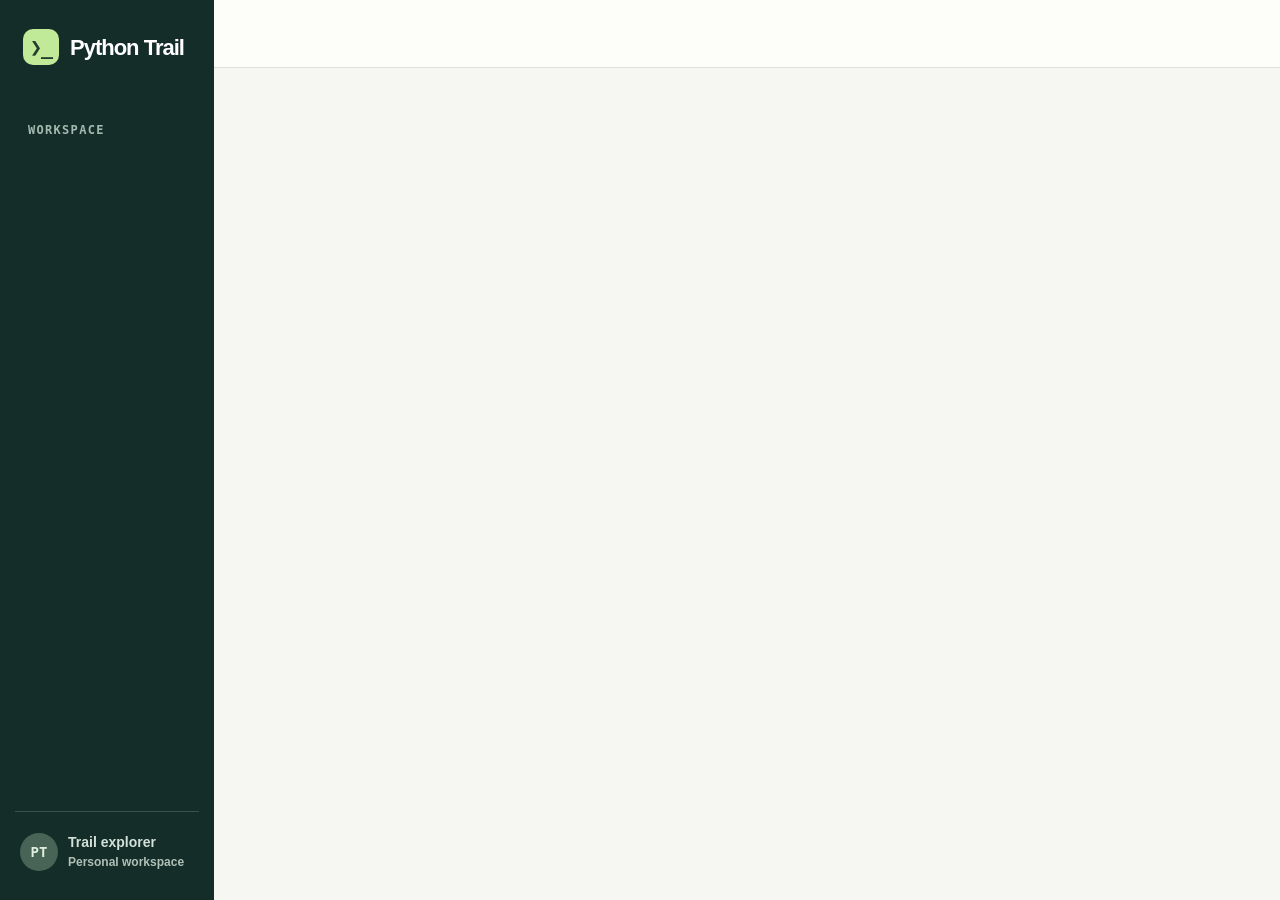
==== commit a96393a1: "Add online friends, chat, and lesson sync to Python Trail. Sign-in uses a display name and PIN on a " ====
--- a/Python-Trail.html
+++ b/Python-Trail.html
@@ -1,63 +1,1052 @@
-<!doctype html><html lang="en"><head><meta charset="utf-8"><meta name="viewport" content="width=device-width, initial-scale=1"><meta name="theme-color" content="#132c29"><title>Python Trail · Learn Python</title><style>*{box-sizing:border-box}body{margin:0;background:#f6f7f2;color:#1c302b;font:16px/1.5 "DM Sans",Inter,-apple-system,BlinkMacSystemFont,"Segoe UI",sans-serif}a{color:inherit;text-decoration:none}button,input,textarea,select{font:inherit}button,a{touch-action:manipulation}button{cursor:pointer}a:focus-visible,button:focus-visible{outline:3px solid #227d67;outline-offset:3px}aside{position:fixed;inset:0 auto 0 0;width:214px;background:#142d29;color:#d4e1d9;padding:29px 15px;display:flex;flex-direction:column}.brand{display:flex;gap:11px;align-items:center;padding:0 8px;color:white;font-size:22px;font-weight:750;letter-spacing:-1px}.logo{font:bold 20px/36px monospace;text-align:center;background:#c0ea98;color:#203c2c;width:36px;border-radius:10px}.navlabel,.eyebrow{font:700 12px/1.5 ui-monospace,monospace;letter-spacing:1.3px}.navlabel{color:#a4bab0;margin:56px 13px 12px}nav a,.group,.row,.btn,.eyebrow,.tile,.cardtop{display:flex;align-items:center}nav a{gap:13px;padding:12px;border-radius:9px;font-weight:550;font-size:15px;margin:4px 0}nav a.active{background:#304c40;color:#d2f4b7}nav a:hover{background:#29463c}.ico{width:20px;height:20px;flex-shrink:0;vertical-align:middle}.asidefoot{margin-top:auto;display:flex;align-items:center;gap:10px;border-top:1px solid #395148;padding:20px 5px 0;font-size:14px;font-weight:600}.avatar{background:#476456;border-radius:50%;width:38px;height:38px;display:grid;place-items:center;color:#deeddd;font:600 14px monospace}small{display:block;color:#5c6b61;font-size:13px}.asidefoot small{color:#b0c0b6;font-size:12px}main{margin-left:214px}header{height:68px;background:#fdfdf9;border-bottom:1px solid #dce1d7;display:flex;align-items:center;justify-content:space-between;padding:0 clamp(20px,3.5vw,58px);font-size:14px;color:#546459}#crumb{display:flex;align-items:center;gap:10px}.group,.btn{gap:8px}.group{font-weight:600;color:#344b3e}#app{max-width:1460px;margin:auto;padding:31px clamp(20px,3.5vw,58px) 60px}h1,h2,h3,p{margin:0}h1{font-size:clamp(32px,3.3vw,53px);line-height:1.1;letter-spacing:-2px}h2{font-size:24px;letter-spacing:-1px;line-height:1.2}h3{font-size:18px;letter-spacing:-.4px}.hero{position:relative;isolation:isolate;overflow:hidden;min-height:257px;border-radius:17px;background:#102b34;color:#f4f8e9;padding:33px 35px;display:flex;flex-direction:column;align-items:flex-start;justify-content:center}.hero:before{content:'';position:absolute;z-index:-2;inset:0 0 0 28%;background:url([data-uri]) center right/cover no-repeat;image-rendering:pixelated}.hero:after{content:'';position:absolute;inset:0;z-index:-1;background:linear-gradient(90deg,#102b34 28%,#102b34e0 39%,transparent 66%)}.eyebrow{gap:8px;color:#658064;margin-bottom:12px}.hero .eyebrow{color:#bfdfaa}.hero p{margin:10px 0 20px;color:#e2eadd}.btn{border:1px solid #d1d9ca;background:white;border-radius:8px;padding:9px 14px;font-weight:650;font-size:14px;color:#223e2b;width:fit-content}.btn.primary{background:#c4ee9d;border-color:#c4ee9d}.btn:hover,.tile:hover,.unit:hover{filter:brightness(.97)}.columns{display:grid;grid-template-columns:minmax(0,1.75fr) minmax(250px,1fr);gap:24px;margin-top:30px}.sectionhead{display:flex;align-items:baseline;justify-content:space-between;margin-bottom:15px;gap:6px}.meta{font:13px ui-monospace,monospace;color:#627063}.panel,.unit{background:#fffefa;border:1px solid #dbe0d5;border-radius:13px}.unit{display:flex;align-items:center;gap:15px;padding:18px;margin:0 0 10px}.iconbox{width:47px;height:47px;border-radius:11px;display:grid;place-items:center;flex-shrink:0}.iconbox .ico{width:23px;height:23px}.mint{background:#dff0d3;color:#416948}.peach{background:#ffe4cf;color:#965e36}.lilac{background:#e8e2f5;color:#71618b}.blue{background:#dcebf1;color:#476c7e}.unit small,.unit .meta{font-size:12px}.unit .meta{letter-spacing:.8px;text-transform:uppercase}.unit h3{margin:3px 0}.unit .end{margin-left:auto;color:#627063}.panel{padding:20px;margin-bottom:16px}.cardtop{gap:10px}.cardtop .ico{color:#62825a}.progress{height:8px;background:#e8ece2;border-radius:8px;overflow:hidden;margin:10px 0}.progress i{display:block;background:#719e5a;height:100%}.big{font-size:32px;font-weight:720;letter-spacing:-1px}.tile{gap:11px;padding:12px 0;border-top:1px solid #e6e9df;font-size:15px;font-weight:600}.tile:first-of-type{margin-top:12px}.tile .end{margin-left:auto}.tile>.ico{color:#687d64}.title{margin:0 0 22px}.title p,.muted{color:#59695e;margin-top:6px}.editor{width:100%;display:block;min-height:200px;background:#142c29;color:#e2f3d7;border:0;padding:17px;font:15px/1.65 ui-monospace,monospace;resize:vertical;tab-size:4}.editorbar{background:#213c36;color:#c7deca;padding:9px 16px;font:13px monospace}.editorwrap{border-radius:10px;overflow:hidden;margin:16px 0}.actions{display:flex;align-items:center;gap:9px;flex-wrap:wrap}.btn:disabled{opacity:.55}.panel p{margin:10px 0}.panel pre{white-space:pre-wrap;overflow-wrap:anywhere;margin:8px 0;background:#eff3eb;padding:13px;border-radius:7px;font:14px/1.6 ui-monospace,monospace}.lesson{max-width:850px}.lesson h2{margin-bottom:12px}.lesson details{margin-top:12px}.lesson summary{cursor:pointer;font-weight:600}.resourcegrid{display:grid;grid-template-columns:repeat(2,minmax(0,1fr));gap:15px}.resourcegrid>.panel{margin:0}.sectionlabel{margin:25px 0 14px}.back{display:inline-block;font-size:14px;color:#486443;margin-bottom:14px}.ok{color:#39733c;font-weight:650}button:disabled{cursor:wait}.status{font-size:14px}.sub{color:#617060;font-size:14px}.code{font-family:ui-monospace,monospace}a.unit:hover,h3 a:hover{text-decoration:underline;text-underline-offset:3px}
-@media(max-width:980px){aside{width:175px}.brand{font-size:19px;padding:0;gap:7px}main{margin-left:175px}.columns{gap:14px;grid-template-columns:minmax(0,1.4fr) minmax(215px,1fr)}.hero{padding:28px}.unit{padding:14px;gap:10px}}
-@media(max-width:760px){aside{position:static;width:100%;padding:12px 16px 5px}.brand{font-size:19px}.logo{width:29px;line-height:29px;font-size:16px}.navlabel,.asidefoot{display:none}nav{display:flex;gap:3px;overflow:auto}nav a{white-space:nowrap;font-size:13px;padding:7px 9px;gap:5px}nav .ico{width:15px}main{margin:0}header{height:43px;font-size:13px}#app{padding-top:18px}.hero{min-height:245px;padding:22px}.hero:before{inset:0;background-position:70% center}.hero:after{background:linear-gradient(90deg,#102b34f5,#102b34c7 40%,#102b3420)}.columns,.resourcegrid{grid-template-columns:1fr}.hero p{max-width:225px}.columns{margin-top:22px}.sectionhead{margin-bottom:12px}.panel{padding:16px}.sectionhead h2{font-size:22px}.unit{padding:15px}.group .ico{width:16px}}
-[hidden]{display:none!important}.hero h1{max-width:470px}.lesson details pre{margin-bottom:14px}
-</style></head><body><aside><a class="brand" href="#home"><span class="logo">❯_</span>Python Trail</a><div class="navlabel">WORKSPACE</div><nav id="nav"></nav><div class="asidefoot"><span class="avatar">PT</span><span>Trail explorer<small>Personal workspace</small></span></div></aside><main><header><span id="crumb"></span><a class="group" href="#friends" id="friendlink"></a></header><div id="app"></div></main><script>window.trailWorkerURL=URL.createObjectURL(new Blob([Uint8Array.from(atob('[base64]/[base64]/[base64]/[base64]/[base64]/c2VsZjoidW5kZWZpbmVkIiE9PXR5cGVvZiB3aW5kb3c/[base64]/[base64]/dSs9Tj8iKzAwOjAwIjoiKzAwMDAiOihDPTAhPT1CP0IvNkU0Oi1kLmdldFRpbWV6b25lT2Zmc2V0KCksbj1OPyI6IjoiIixBPU1hdGguYWJzKEMlNjApLHUrPSgwPkM/Ii0iOiIrIikrYyhNYXRoLmZsb29yKE1hdGguYWJzKEMvNjApKSkrbitjKEEpKTticmVhaztkZWZhdWx0Om4mJih1Kz0iJSIpLHUrPWFbRl19Qz1udWxsO249ITF9ZWxzZSAzNz09PUE/[base64]/[base64]/[base64]/[base64]/aC5mZzpoLmYsYyhiLGQpKTtpZigtMT09PWIpcmV0dXJuITE7YS5zZXRVVENNb250aChiKTtyZXR1cm4hMH19LGc6e3JlZzoiW1xcZFxcc10/[base64]/[base64]/XFxkIiwKbWFrZTpmdW5jdGlvbihhLGIpe2I9cGFyc2VJbnQoYiwxMCk7aWYoMT5ifHwxMjxiKXJldHVybiExO2Euc2V0VVRDTW9udGgoYi0xKTtyZXR1cm4hMH19LE06e3JlZzoiW1xcZFxcc10/[base64]/[base64]/Yj0+bnVsbCE9PWImJmEoYik6YT0+YSBpbnN0YW5jZW9mIGM7Yy5wb3dlcm1vZD0oYSxiLGwpPT57Y29uc3QgZT1jLkJpZ0ludCgxKTtsZXQgZD1lO2ZvcihiPWMuZ3JlYXRlclRoYW4oYixjLl9fWkVSTyk/[base64]/[base64]/[base64]/[base64]/[base64]/IjAiOjA9PShhJmEtMSk/[base64]/[base64]/[base64]/[base64]/[base64]/[base64]/[base64]/[base64]/[base64]/ZC5fX2Fic29sdXRlR3JlYXRlcihjKTowPmE/[base64]/ZC5fX2Fic29sdXRlR3JlYXRlcihlKTphPGI/[base64]/YTxiOjE9PT1jP2E8PWI6Mj09PWM/[base64]/[base64]/[base64]/[base64]/[base64]/e3F1b3RpZW50OmgscmVtYWluZGVyOmF9OmEpOmM/[base64]/[base64]/ZC5fX29uZURpZ2l0KDEsITApOmQuX196ZXJvKCl9fSx7a2V5OiJfX3RvU2hpZnRBbW91bnQiLHZhbHVlOmZ1bmN0aW9uKGEpe2lmKDE8YS5sZW5ndGgpcmV0dXJuLTE7YT1hLl9fdW5zaWduZWREaWdpdCgwKTtyZXR1cm4gYT5kLl9fa01heExlbmd0aEJpdHM/[base64]/[base64]/[base64]/bigpOmEuTWVzc2FnZUNoYW5uZWw/[base64]/[base64]/[base64]/[base64]/[base64]/[base64]/[base64]/[base64]/[base64]/[base64]/[base64]/[base64]/[base64]/[base64]/[base64]/[base64]/[base64]/[base64]/[base64]/[base64]/[base64]/[base64]/[base64]/[base64]/[base64]/[base64]/YS50cCRkZXNjcl9nZXQodGhpcyk6YTtiPVNrLm1pc2NldmFsLmNhbGxzaW1PclN1c3BlbmRBcnJheShkLFtiXSk7cmV0dXJuIGM/[base64]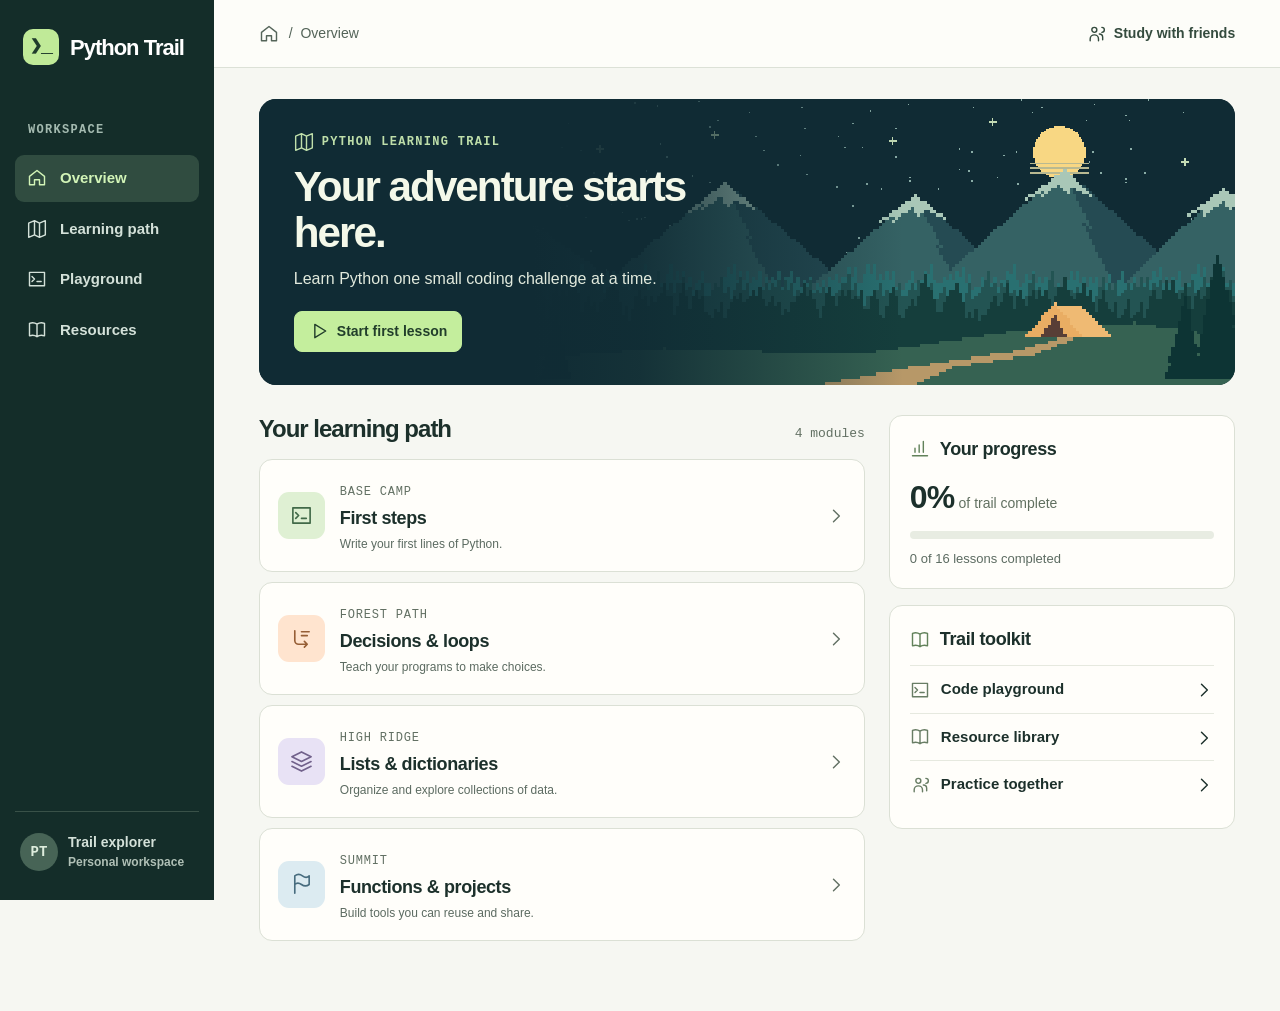
